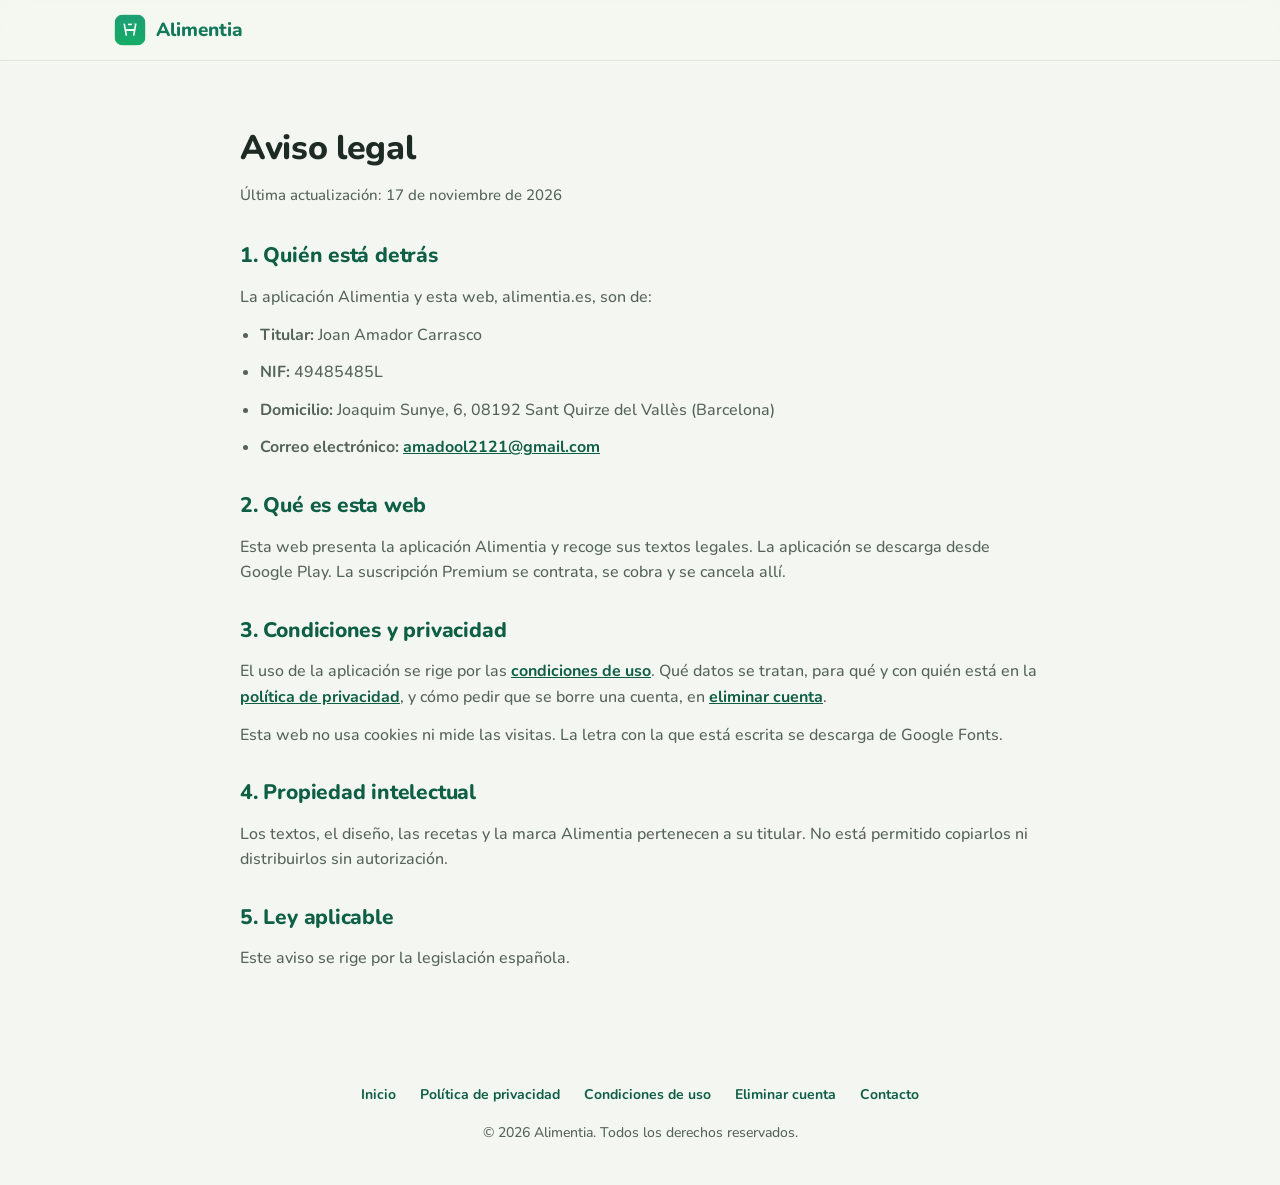
==== aviso-legal.html @ 8b558991 "Aviso legal: quién está detrás de Alimentia, con enlace en el pie de cada página" ====
<!DOCTYPE html>
<html lang="es">
<head>
  <meta charset="UTF-8">
  <meta name="viewport" content="width=device-width, initial-scale=1.0">
  <title>Aviso legal · Alimentia</title>
  <meta name="description" content="Quién está detrás de Alimentia: titular, datos de contacto y textos legales de la app y de esta web.">
  <link rel="canonical" href="https://alimentia.es/aviso-legal.html">
  <link rel="stylesheet" href="css/style.css">
  <link rel="icon" href="img/icon.png">
</head>
<body>

  <nav>
    <div class="container">
      <a href="/" class="nav-logo">
        <img src="img/icon.png" alt="" width="32" height="32">
        <span>Alimentia</span>
      </a>
    </div>
  </nav>

  <main class="container">
    <div class="legal">
      <h1>Aviso legal</h1>
      <p class="date">Última actualización: 17 de noviembre de 2026</p>

      <h2>1. Quién está detrás</h2>
      <p>La aplicación Alimentia y esta web, alimentia.es, son de:</p>
      <ul>
        <li><strong>Titular:</strong> Joan Amador Carrasco</li>
        <li><strong>NIF:</strong> 49485485L</li>
        <li><strong>Domicilio:</strong> Joaquim Sunye, 6, 08192 Sant Quirze del Vallès (Barcelona)</li>
        <li><strong>Correo electrónico:</strong> <a href="mailto:amadool2121@gmail.com">amadool2121@gmail.com</a></li>
      </ul>

      <h2>2. Qué es esta web</h2>
      <p>Esta web presenta la aplicación Alimentia y recoge sus textos legales. La aplicación se descarga desde Google Play. La suscripción Premium se contrata, se cobra y se cancela allí.</p>

      <h2>3. Condiciones y privacidad</h2>
      <p>El uso de la aplicación se rige por las <a href="condiciones.html">condiciones de uso</a>. Qué datos se tratan, para qué y con quién está en la <a href="privacidad.html">política de privacidad</a>, y cómo pedir que se borre una cuenta, en <a href="eliminar-cuenta.html">eliminar cuenta</a>.</p>
      <p>Esta web no usa cookies ni mide las visitas. La letra con la que está escrita se descarga de Google Fonts.</p>

      <h2>4. Propiedad intelectual</h2>
      <p>Los textos, el diseño, las recetas y la marca Alimentia pertenecen a su titular. No está permitido copiarlos ni distribuirlos sin autorización.</p>

      <h2>5. Ley aplicable</h2>
      <p>Este aviso se rige por la legislación española.</p>
    </div>
  </main>

  <footer>
    <div class="container">
      <div class="footer-links">
        <a href="/">Inicio</a>
        <a href="privacidad.html">Política de privacidad</a>
        <a href="condiciones.html">Condiciones de uso</a>
        <a href="eliminar-cuenta.html">Eliminar cuenta</a>
        <a href="mailto:amadool2121@gmail.com">Contacto</a>
      </div>
      <p>&copy; 2026 Alimentia. Todos los derechos reservados.</p>
    </div>
  </footer>

</body>
</html>
---- css/style.css ----
/* Alimentia: the website wears the look of the app.
   A very light green ground with white cards, the deep green of the brand, ONE warm colour beside it,
   dark-green ink instead of black, and Nunito. Cards have no coloured border and their shadows are wide and faint. */
@import url('https://fonts.googleapis.com/css2?family=Nunito:wght@500;600;700;800&display=swap');

:root {
  --primary: #14785A;
  --primary-dark: #0F5F47;
  --primary-light: #E3F4EC;
  --accent: #B5561C;
  --accent-light: #FDEBDD;
  --text: #1E2B24;
  --text-muted: #55635B;
  --bg: #F4F7F1;
  --surface: #FFFFFF;
  --surface-alt: #EDF1E9;
  --border: #E1E7DC;
  --danger: #E24B4A;
  --shadow-sm: 0 3px 10px rgba(30, 43, 36, 0.05);
  --shadow-md: 0 6px 16px rgba(30, 43, 36, 0.07);
  --shadow-lg: 0 8px 22px rgba(30, 43, 36, 0.10);
  --radius-md: 14px;
  --radius-lg: 18px;
  --radius-xl: 24px;
}

* { margin: 0; padding: 0; box-sizing: border-box; }

html { scroll-behavior: smooth; }

body {
  font-family: 'Nunito', -apple-system, BlinkMacSystemFont, 'Segoe UI', sans-serif;
  font-weight: 500;
  color: var(--text);
  background: var(--bg);
  line-height: 1.6;
}

h1, h2 { font-weight: 800; letter-spacing: -0.01em; }
h3 { font-weight: 700; }

.container { max-width: 1100px; margin: 0 auto; padding: 0 24px; }

/* NAV */
nav {
  background: rgba(244, 247, 241, 0.88);
  backdrop-filter: saturate(160%) blur(12px);
  -webkit-backdrop-filter: saturate(160%) blur(12px);
  border-bottom: 1px solid var(--border);
  padding: 14px 0;
  position: sticky;
  top: 0;
  z-index: 100;
}
nav .container { display: flex; align-items: center; justify-content: space-between; }
.nav-logo { display: flex; align-items: center; gap: 10px; text-decoration: none; }
.nav-logo img { width: 32px; height: 32px; border-radius: 10px; }
.nav-logo span { font-weight: 800; font-size: 19px; color: var(--primary); }
.nav-links { display: flex; gap: 30px; align-items: center; }
.nav-links a:not(.btn) {
  text-decoration: none;
  color: var(--text);
  font-size: 15px;
  font-weight: 700;
  transition: color 0.2s;
}
.nav-links a:not(.btn):hover { color: var(--primary); }
.nav-links .btn { padding: 9px 18px; font-size: 14px; }

/* HERO */
.hero { padding: 76px 0 56px; text-align: center; }
.hero h1 { font-size: 52px; line-height: 1.12; margin-bottom: 18px; color: var(--text); }
.hero h1 span { color: var(--primary); }
.hero p { font-size: 19px; color: var(--text-muted); max-width: 580px; margin: 0 auto 32px; }
.hero-buttons { display: flex; gap: 12px; justify-content: center; flex-wrap: wrap; }

/* BUTTONS */
.btn {
  display: inline-flex;
  align-items: center;
  gap: 8px;
  padding: 14px 28px;
  border-radius: var(--radius-lg);
  font-family: inherit;
  font-weight: 800;
  font-size: 16px;
  text-decoration: none;
  transition: background 0.2s, transform 0.2s, box-shadow 0.2s;
  border: none;
  cursor: pointer;
}
.btn-primary { background: var(--primary); color: white; box-shadow: var(--shadow-sm); }
.btn-primary:hover { background: var(--primary-dark); transform: translateY(-1px); box-shadow: var(--shadow-md); }
.btn-secondary { background: var(--surface); color: var(--primary-dark); box-shadow: var(--shadow-sm); }
.btn-secondary:hover { transform: translateY(-1px); box-shadow: var(--shadow-md); }

/* HERO TRUST */
.hero-trust {
  margin-top: 22px;
  color: var(--text-muted);
  font-size: 14px;
  font-weight: 600;
  display: flex;
  justify-content: center;
  align-items: center;
  gap: 12px;
  flex-wrap: wrap;
}
.hero-trust span:first-child { color: var(--accent); font-weight: 800; }

/* FEATURES */
.features { padding: 60px 0; }
.features h2 { text-align: center; font-size: 34px; margin-bottom: 12px; }
.features .subtitle { text-align: center; color: var(--text-muted); margin-bottom: 44px; font-size: 17px; }
.features-grid { display: grid; grid-template-columns: repeat(3, 1fr); gap: 20px; }
.feature-card {
  background: var(--surface);
  border-radius: var(--radius-xl);
  padding: 26px;
  box-shadow: var(--shadow-sm);
  transition: transform 0.2s, box-shadow 0.2s;
}
.feature-card:hover { transform: translateY(-2px); box-shadow: var(--shadow-md); }
/* The mark of each card: a soft tile with a line drawing, taking turns between the two colours of the app */
.feature-icon {
  width: 48px;
  height: 48px;
  border-radius: var(--radius-md);
  background: var(--primary-light);
  color: var(--primary);
  display: flex;
  align-items: center;
  justify-content: center;
  margin-bottom: 16px;
}
.feature-icon svg { width: 24px; height: 24px; fill: none; stroke: currentColor; stroke-width: 2; stroke-linecap: round; stroke-linejoin: round; }
.feature-card:nth-child(even) .feature-icon { background: var(--accent-light); color: var(--accent); }
.feature-card h3 { font-size: 19px; margin-bottom: 8px; }
.feature-card p { font-size: 15px; color: var(--text-muted); line-height: 1.55; }
.premium-tag { display: inline-block; margin-left: 6px; padding: 2px 9px; border-radius: 999px; background: var(--primary-light); color: var(--primary-dark); font-size: 12px; font-weight: 800; vertical-align: middle; }
/* What Premium adds to a part of the app, said at the foot of its card */
.feature-card p + p { margin-top: 12px; }
.feature-card .plus { font-size: 14px; }
.plus .premium-tag { margin-left: 0; margin-right: 4px; }

/* FAMILY (and the recipe book, which is laid out the same way) */
.family { padding: 60px 0; background: var(--surface); }
.family h2 { text-align: center; font-size: 34px; margin-bottom: 12px; }
.family .subtitle { text-align: center; color: var(--text-muted); margin-bottom: 40px; font-size: 17px; }
.family-grid { display: grid; grid-template-columns: repeat(2, 1fr); gap: 20px; max-width: 880px; margin: 0 auto 40px; }
.family-card { background: var(--bg); border-radius: var(--radius-xl); padding: 28px; }
.family-card h3 { font-size: 19px; margin-bottom: 12px; color: var(--primary-dark); }
.family-card ul { list-style: none; }
.family-card li { position: relative; padding: 6px 0 6px 24px; font-size: 15px; color: var(--text-muted); line-height: 1.5; }
.family-card li::before { content: "\2713"; position: absolute; left: 0; color: var(--primary); font-weight: 800; }
.family-grid:last-child { margin-bottom: 0; }
/* Two sections of this kind in a row: the second one sits on the ground of the page */
.family.plain { background: transparent; }
.family.plain .family-card { background: var(--surface); box-shadow: var(--shadow-sm); }

/* WHO EATS AT HOME */
.targets-row { display: flex; justify-content: center; gap: 12px; flex-wrap: wrap; }
.target-pill {
  background: var(--surface);
  border-radius: 999px;
  padding: 8px 18px 8px 8px;
  font-size: 15px;
  font-weight: 700;
  display: flex;
  align-items: center;
  gap: 10px;
  box-shadow: var(--shadow-sm);
}
/* Each one of the house with its face in a round */
.target-pill span {
  width: 30px;
  height: 30px;
  border-radius: 50%;
  background: var(--primary-light);
  font-size: 17px;
  line-height: 1;
  display: inline-flex;
  align-items: center;
  justify-content: center;
}
.target-pill:nth-child(even) span { background: var(--accent-light); }

/* WHAT IT DOES NOT DO */
.social-proof { padding: 60px 0; background: var(--surface-alt); }
.social-proof h2 { text-align: center; font-size: 34px; margin-bottom: 40px; }
.notice { max-width: 880px; margin: 0 auto; background: var(--surface); border-radius: var(--radius-xl); padding: 26px 28px; box-shadow: var(--shadow-sm); }
.notice h3 { font-size: 18px; margin-bottom: 8px; }
.notice p { font-size: 15px; color: var(--text-muted); line-height: 1.6; }
.notice p + p { margin-top: 10px; }
.notice + .notice { margin-top: 16px; }

/* PRICING */
.pricing { padding: 60px 0; background: var(--surface); }
.pricing h2 { text-align: center; font-size: 34px; margin-bottom: 48px; }
.pricing-grid { display: grid; grid-template-columns: repeat(2, 1fr); gap: 20px; max-width: 720px; margin: 0 auto; }
.pricing-card { background: var(--bg); border-radius: var(--radius-xl); padding: 32px; text-align: center; }
.pricing-card.featured { background: var(--primary-light); position: relative; box-shadow: var(--shadow-md); }
.pricing-badge {
  position: absolute;
  top: -12px;
  left: 50%;
  transform: translateX(-50%);
  background: var(--primary);
  color: white;
  padding: 4px 16px;
  border-radius: 999px;
  font-size: 12px;
  font-weight: 800;
}
.pricing-card h3 { font-size: 21px; margin-bottom: 8px; }
.pricing-price { font-size: 38px; font-weight: 800; color: var(--primary); margin-bottom: 4px; }
.pricing-period { color: var(--text-muted); font-size: 15px; margin-bottom: 20px; }
.pricing-features { list-style: none; text-align: left; margin-bottom: 24px; }
.pricing-features li { position: relative; padding: 6px 0 6px 24px; font-size: 15px; color: var(--text-muted); }
.pricing-features li::before { content: "\2713"; position: absolute; left: 0; color: var(--primary); font-weight: 800; }
.pricing-note { max-width: 720px; margin: 24px auto 0; text-align: center; font-size: 14px; color: var(--text-muted); }

/* FAQ */
.faq { padding: 60px 0; }
.faq h2 { text-align: center; font-size: 34px; margin-bottom: 40px; }
.faq-list { max-width: 780px; margin: 0 auto; }
.faq details { background: var(--surface); border-radius: var(--radius-lg); padding: 0 22px; margin-bottom: 12px; box-shadow: var(--shadow-sm); }
.faq summary { cursor: pointer; padding: 18px 0; font-weight: 700; font-size: 16px; list-style: none; display: flex; justify-content: space-between; align-items: center; gap: 16px; }
.faq summary::-webkit-details-marker { display: none; }
.faq summary::after { content: "+"; color: var(--primary); font-size: 24px; font-weight: 700; line-height: 1; }
.faq details[open] summary::after { content: "\2212"; }
.faq details p { padding: 0 0 18px; font-size: 15px; color: var(--text-muted); line-height: 1.6; }
.faq a { color: var(--primary-dark); font-weight: 700; }
/* The last word of the page */
.closing { text-align: center; margin-top: 48px; }
.closing p { font-size: 22px; font-weight: 800; margin-bottom: 16px; }
.faq .closing a { color: white; }

/* WHO IS BEHIND IT */
.about { padding: 0 0 60px; }
.about-card { max-width: 780px; margin: 0 auto; background: var(--surface); border-radius: var(--radius-xl); padding: 26px 28px; box-shadow: var(--shadow-sm); display: flex; gap: 18px; align-items: flex-start; }
.about-face { flex: none; width: 52px; height: 52px; border-radius: 50%; background: var(--primary); color: white; font-size: 22px; font-weight: 800; display: flex; align-items: center; justify-content: center; }
.about-face svg { width: 24px; height: 24px; fill: none; stroke: currentColor; stroke-width: 2; stroke-linecap: round; stroke-linejoin: round; }
.about-card h3 { font-size: 18px; margin-bottom: 6px; }
.about-card p { font-size: 15px; color: var(--text-muted); line-height: 1.6; }
.about-card a { color: var(--primary-dark); font-weight: 700; }

/* FOOTER */
footer { padding: 40px 0; text-align: center; color: var(--text-muted); font-size: 14px; }
footer a { color: var(--primary-dark); font-weight: 700; text-decoration: none; }
footer a:hover { text-decoration: underline; }
.footer-links { display: flex; justify-content: center; gap: 24px; margin-bottom: 16px; }

/* LEGAL PAGES */
.legal { padding: 60px 0; max-width: 800px; margin: 0 auto; }
.legal h1 { font-size: 34px; margin-bottom: 8px; }
.legal .date { color: var(--text-muted); font-size: 15px; margin-bottom: 32px; }
.legal h2 { font-size: 21px; margin: 28px 0 12px; color: var(--primary-dark); }
.legal p, .legal li { font-size: 16px; color: var(--text-muted); margin-bottom: 12px; }
.legal ul, .legal ol { padding-left: 20px; }
.legal h3 { font-size: 17px; margin: 20px 0 8px; color: var(--text); }
.legal a { color: var(--primary-dark); font-weight: 700; }
.legal table { width: 100%; border-collapse: collapse; margin: 8px 0 16px; font-size: 15px; }
.legal th, .legal td { text-align: left; vertical-align: top; padding: 8px 10px; border-bottom: 1px solid var(--border); color: var(--text-muted); }
.legal th { color: var(--text); font-weight: 700; }
.legal .table-wrap { overflow-x: auto; }

/* Keyboard focus is always visible */
a:focus-visible, summary:focus-visible, .btn:focus-visible { outline: 3px solid rgba(20, 120, 90, 0.45); outline-offset: 2px; border-radius: 10px; }

/* RESPONSIVE */
@media (max-width: 900px) {
  .features-grid { grid-template-columns: repeat(2, 1fr); }
}
@media (max-width: 768px) {
  .hero { padding: 52px 0 40px; }
  .hero h1 { font-size: 36px; }
  .hero p { font-size: 17px; }
  .hero-trust { font-size: 13px; gap: 8px; }
  .features h2, .family h2, .social-proof h2, .pricing h2, .faq h2 { font-size: 27px; }
  .features-grid { grid-template-columns: 1fr; }
  .family-grid { grid-template-columns: 1fr; }
  .pricing-grid { grid-template-columns: 1fr; }
  .footer-links { flex-wrap: wrap; gap: 12px 20px; }
  .nav-links a:not(.btn) { display: none; }
  .nav-links { gap: 0; }
  .about-card { flex-direction: column; }
}
@media (prefers-reduced-motion: reduce) {
  * { transition: none !important; }
  html { scroll-behavior: auto; }
}
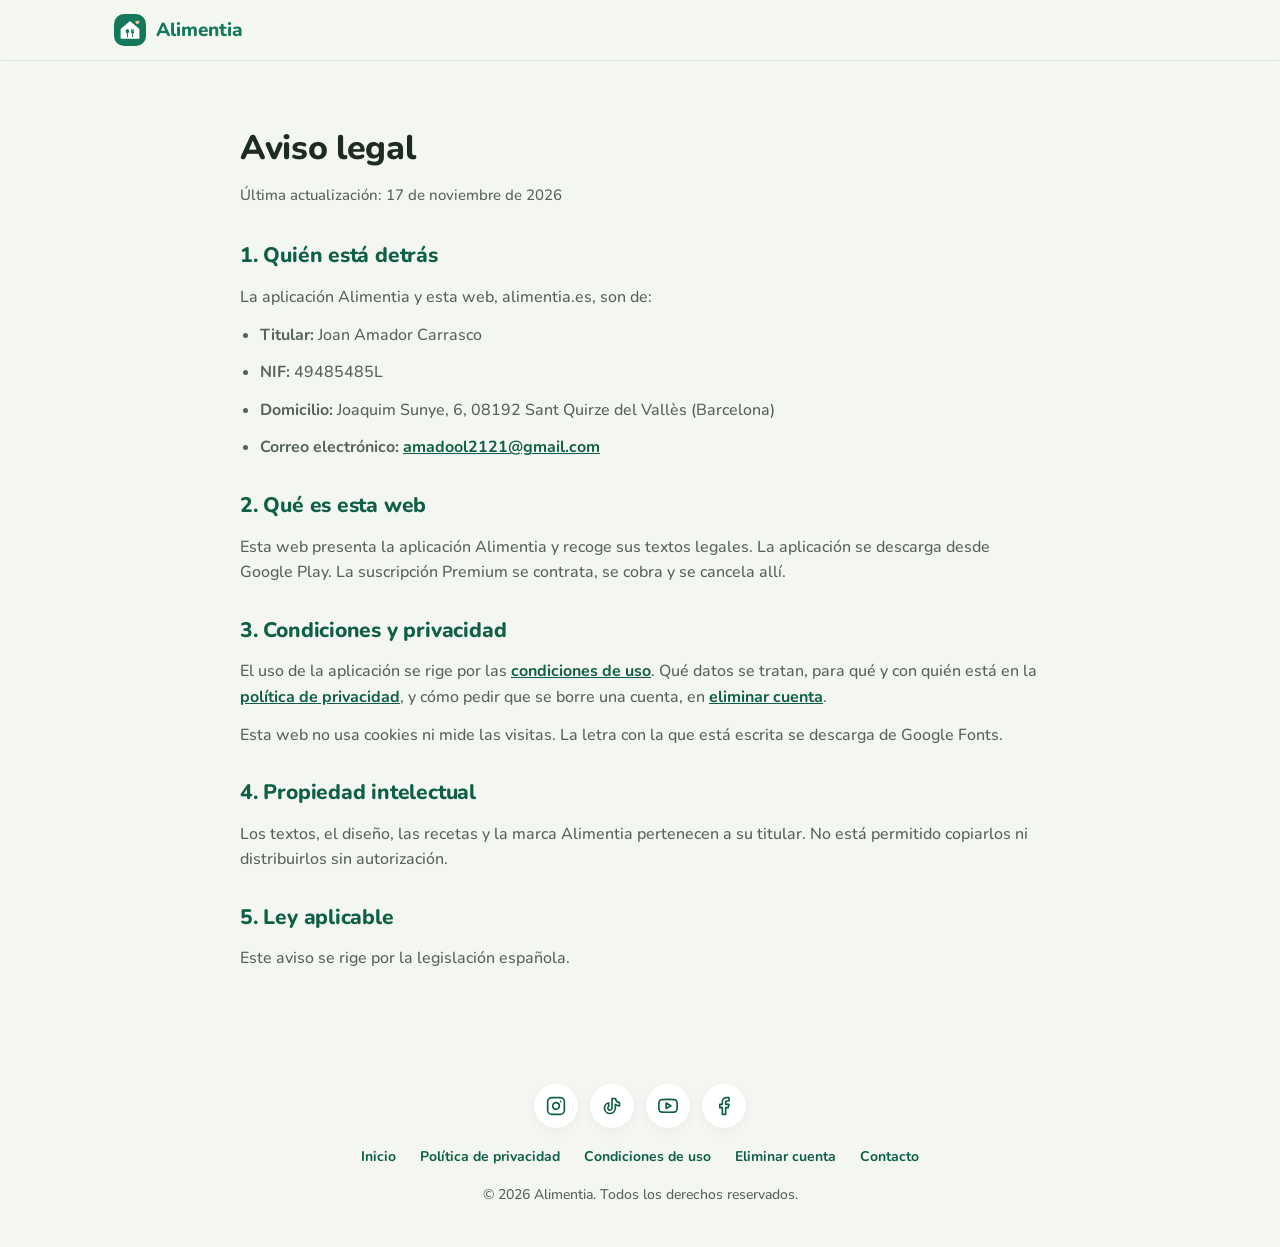
==== commit 9de10c60: "Las redes de Alimentia en la web, con Tupi Joan, 23 de noviembre de 2026: «puedes poner las redes so" ====
--- a/aviso-legal.html
+++ b/aviso-legal.html
@@ -51,6 +51,12 @@
 
   <footer>
     <div class="container">
+      <div class="footer-social">
+        <a href="https://www.instagram.com/alimentiaapp/" target="_blank" rel="noopener" aria-label="Alimentia en Instagram" title="Instagram"><svg viewBox="0 0 24 24" aria-hidden="true"><rect x="2" y="2" width="20" height="20" rx="5" ry="5"/><path d="M16 11.37A4 4 0 1 1 12.63 8 4 4 0 0 1 16 11.37z"/><line x1="17.5" y1="6.5" x2="17.51" y2="6.5"/></svg></a>
+        <a href="https://www.tiktok.com/@alimentiaapp" target="_blank" rel="noopener" aria-label="Alimentia en TikTok" title="TikTok"><svg viewBox="0 0 24 24" aria-hidden="true"><path d="M21 7.917v4.034a9.948 9.948 0 0 1 -5 -1.951v4.5a6.5 6.5 0 1 1 -8 -6.326v4.326a2.5 2.5 0 1 0 4 2v-11.5h4.083a6.005 6.005 0 0 0 4.917 4.917z"/></svg></a>
+        <a href="https://www.youtube.com/@alimentiaapp" target="_blank" rel="noopener" aria-label="Alimentia en YouTube" title="YouTube"><svg viewBox="0 0 24 24" aria-hidden="true"><path d="M22.54 6.42a2.78 2.78 0 0 0-1.94-2C18.88 4 12 4 12 4s-6.88 0-8.6.46a2.78 2.78 0 0 0-1.94 2A29 29 0 0 0 1 11.75a29 29 0 0 0 .46 5.33A2.78 2.78 0 0 0 3.4 19c1.72.46 8.6.46 8.6.46s6.88 0 8.6-.46a2.78 2.78 0 0 0 1.94-2 29 29 0 0 0 .46-5.25 29 29 0 0 0-.46-5.33z"/><polygon points="9.75 15.02 15.5 11.75 9.75 8.48 9.75 15.02"/></svg></a>
+        <a href="https://www.facebook.com/people/Alimentia/61596910106424/" target="_blank" rel="noopener" aria-label="Alimentia en Facebook" title="Facebook"><svg viewBox="0 0 24 24" aria-hidden="true"><path d="M18 2h-3a5 5 0 0 0-5 5v3H7v4h3v8h4v-8h3l1-4h-4V7a1 1 0 0 1 1-1h3z"/></svg></a>
+      </div>
       <div class="footer-links">
         <a href="/">Inicio</a>
         <a href="privacidad.html">Política de privacidad</a>
--- a/css/style.css
+++ b/css/style.css
@@ -244,12 +244,25 @@
 .about-card h3 { font-size: 18px; margin-bottom: 6px; }
 .about-card p { font-size: 15px; color: var(--text-muted); line-height: 1.6; }
 .about-card a { color: var(--primary-dark); font-weight: 700; }
+.about-card + .about-card { margin-top: 16px; }
+.about-photo { flex: none; width: 64px; height: 64px; border-radius: 50%; object-fit: cover; box-shadow: var(--shadow-sm); }
+
+/* SOCIAL ACCOUNTS: pills with their name in Tupi's card, round icons in the footer of every page */
+.social-links { display: flex; flex-wrap: wrap; gap: 10px; margin-top: 14px; }
+.social-links a { display: inline-flex; align-items: center; gap: 8px; min-height: 40px; padding: 8px 16px; border-radius: 999px; background: var(--primary-light); color: var(--primary-dark); font-size: 14px; font-weight: 800; text-decoration: none; transition: transform 0.15s ease, box-shadow 0.15s ease; }
+.social-links a:hover { transform: translateY(-1px); box-shadow: var(--shadow-sm); }
+.social-links svg, .footer-social svg { flex: none; width: 18px; height: 18px; fill: none; stroke: currentColor; stroke-width: 2; stroke-linecap: round; stroke-linejoin: round; }
+.social-links a:focus-visible, .footer-social a:focus-visible { border-radius: 999px; }
 
 /* FOOTER */
 footer { padding: 40px 0; text-align: center; color: var(--text-muted); font-size: 14px; }
 footer a { color: var(--primary-dark); font-weight: 700; text-decoration: none; }
 footer a:hover { text-decoration: underline; }
 .footer-links { display: flex; justify-content: center; gap: 24px; margin-bottom: 16px; }
+.footer-social { display: flex; justify-content: center; gap: 12px; margin-bottom: 18px; }
+.footer-social a { width: 44px; height: 44px; border-radius: 50%; background: var(--surface); box-shadow: var(--shadow-sm); display: inline-flex; align-items: center; justify-content: center; transition: transform 0.15s ease, box-shadow 0.15s ease; }
+.footer-social a:hover { transform: translateY(-1px); box-shadow: var(--shadow-md); text-decoration: none; }
+.footer-social svg { width: 20px; height: 20px; }
 
 /* LEGAL PAGES */
 .legal { padding: 60px 0; max-width: 800px; margin: 0 auto; }
